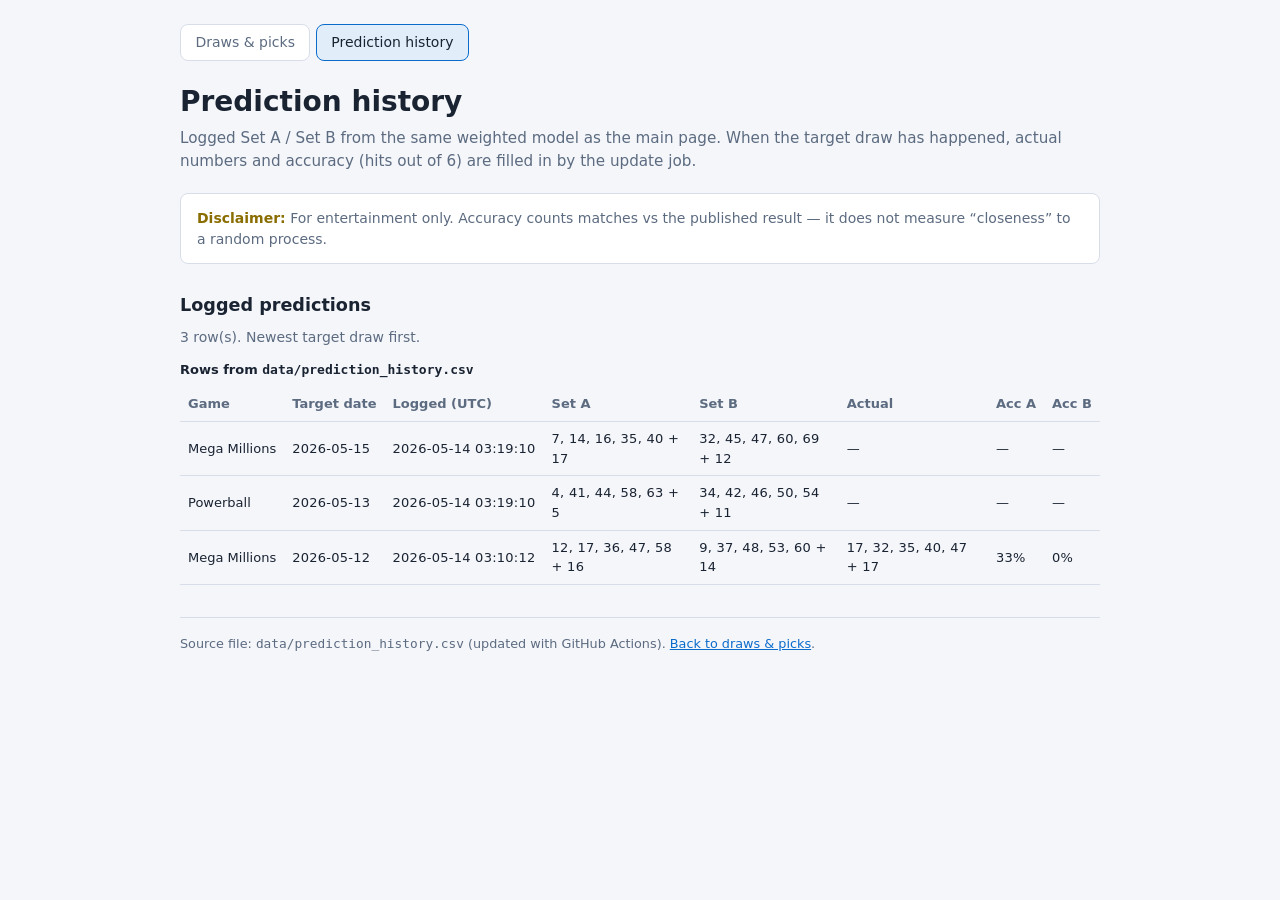
==== predictions.html @ f5eebb96 "Add predictions page with history table and site nav tabs Co-authored-by: Cursor <cursoragent@cursor" ====
<!DOCTYPE html>
<html lang="en">
<head>
  <meta charset="utf-8" />
  <meta name="viewport" content="width=device-width, initial-scale=1" />
  <title>Prediction history — lottery board</title>
  <link rel="stylesheet" href="css/styles.css" />
</head>
<body>
  <main>
    <nav class="site-nav" aria-label="Site sections">
      <a href="index.html" class="site-nav__tab">Draws &amp; picks</a>
      <a href="predictions.html" class="site-nav__tab site-nav__tab--current">Prediction history</a>
    </nav>

    <header class="page-header">
      <h1>Prediction history</h1>
      <p class="tagline">
        Logged Set A / Set B from the same weighted model as the main page. When the target draw has happened,
        actual numbers and accuracy (hits out of 6) are filled in by the update job.
      </p>
    </header>

    <p class="disclaimer" role="note">
      <strong>Disclaimer:</strong> For entertainment only. Accuracy counts matches vs the published result — it does not measure “closeness” to a random process.
    </p>

    <section class="history-section" aria-labelledby="ph-heading">
      <h2 id="ph-heading" class="history-heading">Logged predictions</h2>
      <p id="ph-status" class="status" aria-live="polite">Loading…</p>
      <div class="table-wrap table-wrap--wide">
        <table class="draws draws--history">
          <caption>Rows from <code>data/prediction_history.csv</code></caption>
          <thead>
            <tr>
              <th scope="col">Game</th>
              <th scope="col">Target date</th>
              <th scope="col">Logged (UTC)</th>
              <th scope="col">Set A</th>
              <th scope="col">Set B</th>
              <th scope="col">Actual</th>
              <th scope="col">Acc A</th>
              <th scope="col">Acc B</th>
            </tr>
          </thead>
          <tbody id="ph-body"></tbody>
        </table>
      </div>
    </section>

    <footer class="site-footer">
      Source file: <code>data/prediction_history.csv</code> (updated with GitHub Actions). <a href="index.html">Back to draws &amp; picks</a>.
    </footer>
  </main>
  <script type="module" src="js/predictionsPage.js"></script>
</body>
</html>
---- css/styles.css ----
:root {
  color-scheme: light dark;
  --bg: #0f1419;
  --surface: #1a2332;
  --text: #e8eef7;
  --muted: #9aa8bc;
  --accent: #5eb3f6;
  --border: #2c3a50;
  --warn: #f0c674;
  font-family: "Segoe UI", system-ui, -apple-system, sans-serif;
}

@media (prefers-color-scheme: light) {
  :root {
    --bg: #f4f6fa;
    --surface: #ffffff;
    --text: #1a2332;
    --muted: #5c6b80;
    --accent: #0b6bcb;
    --border: #d8dee9;
    --warn: #8a6d00;
  }
}

* {
  box-sizing: border-box;
}

body {
  margin: 0;
  min-height: 100vh;
  background: var(--bg);
  color: var(--text);
  line-height: 1.5;
}

main {
  max-width: 960px;
  margin: 0 auto;
  padding: 1.5rem 1.25rem 3rem;
}

.site-nav {
  display: flex;
  flex-wrap: wrap;
  gap: 0.35rem;
  margin: 0 0 1.25rem;
  padding: 0;
  list-style: none;
}

.site-nav__tab {
  display: inline-block;
  padding: 0.45rem 0.9rem;
  border: 1px solid var(--border);
  border-radius: 8px;
  font-size: 0.875rem;
  font-weight: 500;
  color: var(--muted);
  text-decoration: none;
  background: var(--surface);
}

.site-nav__tab:hover {
  color: var(--accent);
  border-color: var(--accent);
}

.site-nav__tab--current {
  color: var(--text);
  border-color: var(--accent);
  background: rgba(94, 179, 246, 0.12);
}

.history-section {
  margin-top: 0.5rem;
}

.history-heading {
  margin: 0 0 0.5rem;
  font-size: 1.1rem;
}

.table-wrap--wide {
  max-width: none;
}

.draws--history {
  font-size: 0.75rem;
}

.draws--history th,
.draws--history td {
  white-space: nowrap;
}

.draws--history td:nth-child(4),
.draws--history td:nth-child(5),
.draws--history td:nth-child(6) {
  white-space: normal;
  max-width: 12rem;
}

footer.site-footer a {
  color: var(--accent);
}

header.page-header h1 {
  margin: 0 0 0.25rem;
  font-size: 1.75rem;
  font-weight: 700;
}

header.page-header p.tagline {
  margin: 0;
  color: var(--muted);
  font-size: 0.95rem;
}

.disclaimer {
  margin: 1.25rem 0 1.75rem;
  padding: 0.85rem 1rem;
  border: 1px solid var(--border);
  border-radius: 8px;
  background: var(--surface);
  color: var(--muted);
  font-size: 0.875rem;
}

.disclaimer strong {
  color: var(--warn);
}

section.game {
  margin-bottom: 2.25rem;
  padding: 1.25rem;
  border: 1px solid var(--border);
  border-radius: 12px;
  background: var(--surface);
}

section.game h2 {
  margin: 0 0 0.5rem;
  font-size: 1.25rem;
  display: flex;
  align-items: center;
  gap: 0.5rem;
}

section.game h2::before {
  content: "";
  width: 4px;
  height: 1.25rem;
  border-radius: 2px;
  background: var(--accent);
}

.status {
  min-height: 1.25rem;
  margin: 0 0 0.75rem;
  font-size: 0.875rem;
  color: var(--muted);
}

.status.error {
  color: #e07070;
}

.table-wrap {
  overflow-x: auto;
  margin-bottom: 1.25rem;
}

table.draws {
  width: 100%;
  border-collapse: collapse;
  font-size: 0.8125rem;
}

table.draws caption {
  text-align: left;
  font-weight: 600;
  margin-bottom: 0.5rem;
  color: var(--text);
}

table.draws th,
table.draws td {
  padding: 0.45rem 0.5rem;
  text-align: left;
  border-bottom: 1px solid var(--border);
}

table.draws th {
  color: var(--muted);
  font-weight: 600;
  white-space: nowrap;
}

table.draws tbody tr:hover {
  background: rgba(94, 179, 246, 0.06);
}

.nums {
  font-variant-numeric: tabular-nums;
  letter-spacing: 0.02em;
}

.picks {
  display: grid;
  grid-template-columns: repeat(auto-fit, minmax(220px, 1fr));
  gap: 0.75rem;
}

.pick-note {
  grid-column: 1 / -1;
  margin: 0 0 0.35rem;
  font-size: 0.8rem;
  color: var(--muted);
  line-height: 1.45;
}

.generated-block {
  grid-column: 1 / -1;
  margin-bottom: 0.25rem;
}

.generated-title {
  margin: 0 0 0.35rem;
  font-size: 1rem;
  font-weight: 650;
  color: var(--text);
}

.analyzer-summary {
  margin: 0 0 0.65rem;
  font-size: 0.75rem;
  color: var(--muted);
  line-height: 1.45;
}

.copy-line {
  margin-top: 0.55rem;
  padding: 0.35rem 0.65rem;
  font-size: 0.75rem;
  cursor: pointer;
  border: 1px solid var(--border);
  border-radius: 6px;
  background: var(--bg);
  color: var(--text);
}

.copy-line:hover {
  border-color: var(--accent);
  color: var(--accent);
}

.pick-card {
  border: 1px dashed var(--border);
  border-radius: 8px;
  padding: 0.75rem 1rem;
}

.pick-card h3 {
  margin: 0 0 0.35rem;
  font-size: 0.8rem;
  text-transform: uppercase;
  letter-spacing: 0.04em;
  color: var(--muted);
}

.pick-card .numbers {
  font-size: 1.05rem;
  font-weight: 600;
  font-variant-numeric: tabular-nums;
}

.pick-card .pending {
  color: var(--muted);
  font-style: italic;
  font-weight: 400;
}

footer.site-footer {
  margin-top: 2rem;
  padding-top: 1rem;
  border-top: 1px solid var(--border);
  font-size: 0.8rem;
  color: var(--muted);
}
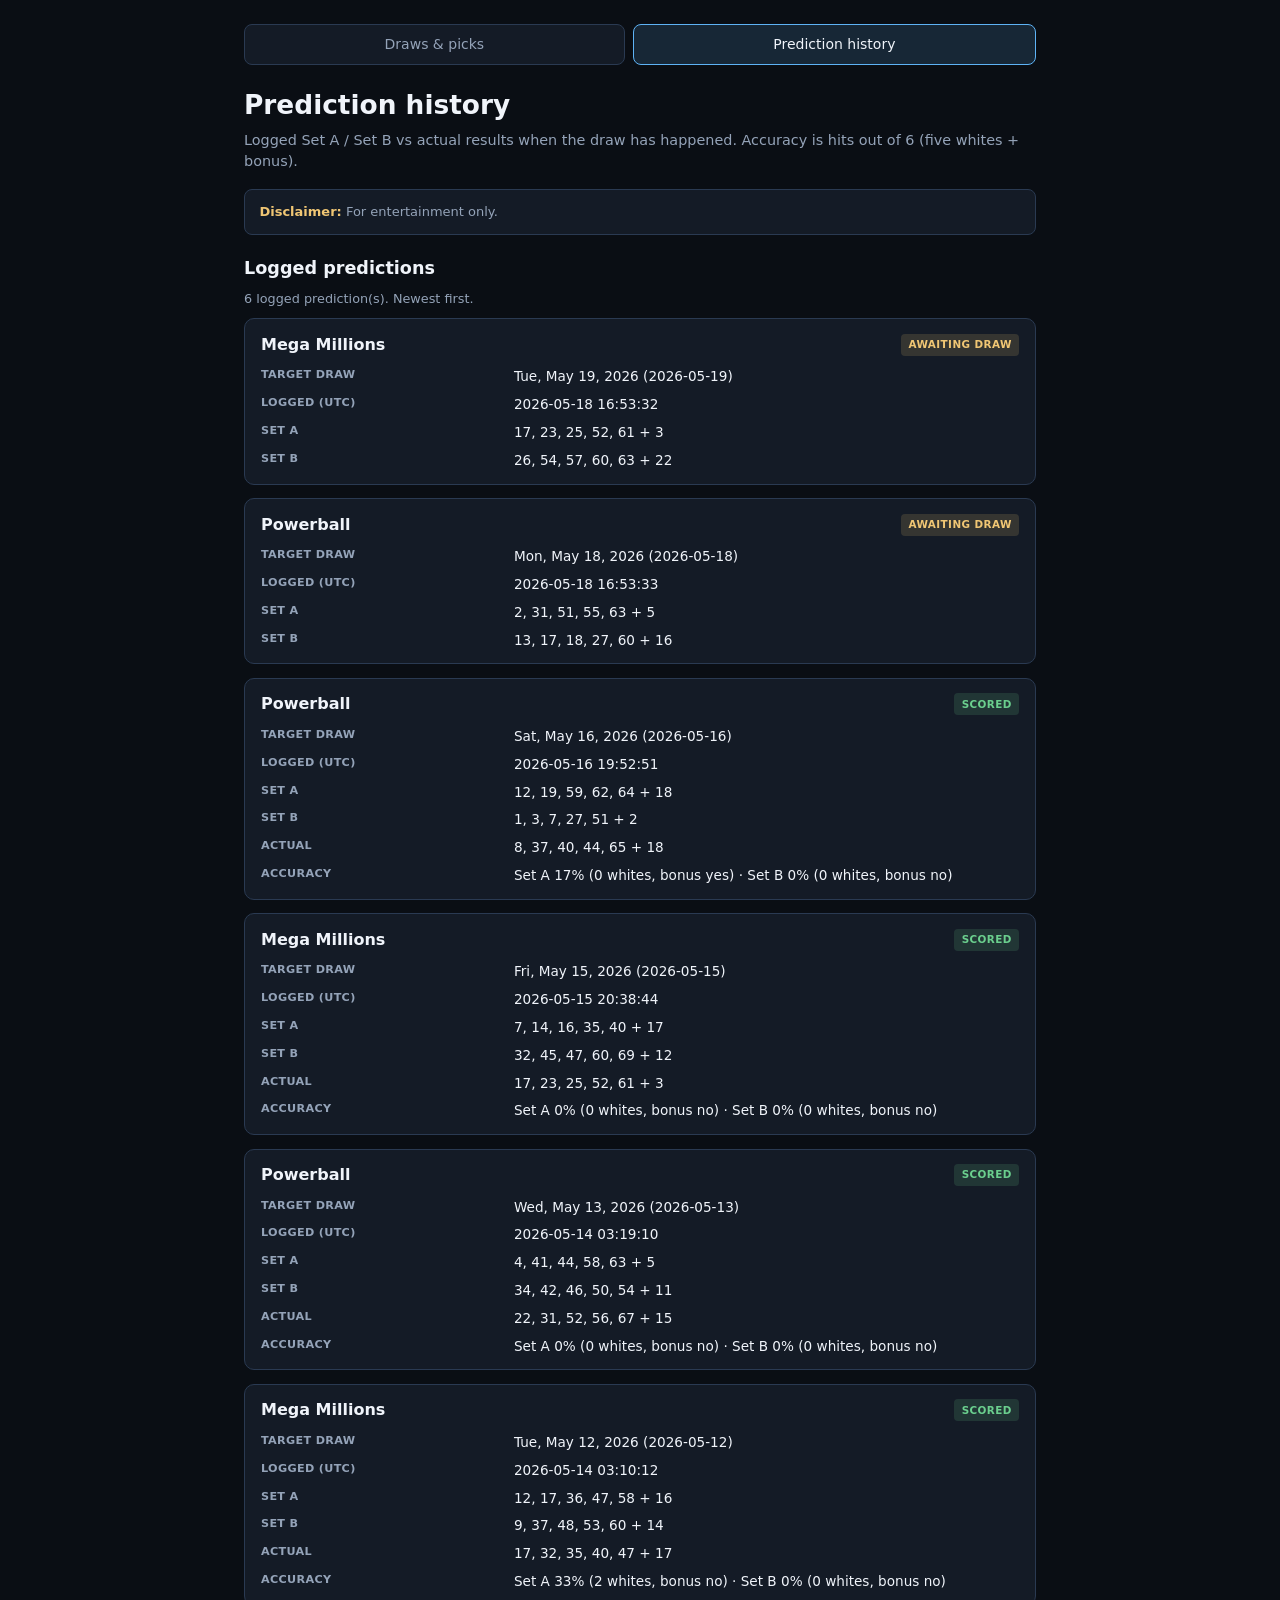
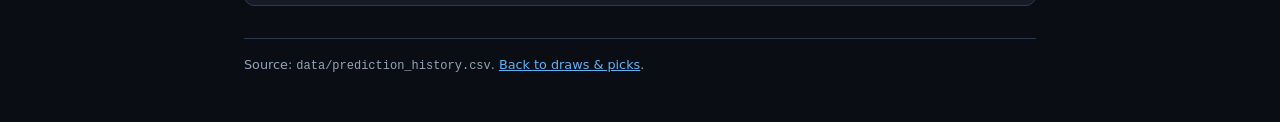
==== commit 77f185e9: "UI: dark theme, picks first with next draw date, collapsible history, mobile prediction cards Co-aut" ====
--- a/predictions.html
+++ b/predictions.html
@@ -3,10 +3,11 @@
 <head>
   <meta charset="utf-8" />
   <meta name="viewport" content="width=device-width, initial-scale=1" />
+  <meta name="color-scheme" content="dark" />
   <title>Prediction history — lottery board</title>
   <link rel="stylesheet" href="css/styles.css" />
 </head>
-<body>
+<body class="theme-dark">
   <main>
     <nav class="site-nav" aria-label="Site sections">
       <a href="index.html" class="site-nav__tab">Draws &amp; picks</a>
@@ -16,40 +17,22 @@
     <header class="page-header">
       <h1>Prediction history</h1>
       <p class="tagline">
-        Logged Set A / Set B from the same weighted model as the main page. When the target draw has happened,
-        actual numbers and accuracy (hits out of 6) are filled in by the update job.
+        Logged Set A / Set B vs actual results when the draw has happened. Accuracy is hits out of 6 (five whites + bonus).
       </p>
     </header>
 
     <p class="disclaimer" role="note">
-      <strong>Disclaimer:</strong> For entertainment only. Accuracy counts matches vs the published result — it does not measure “closeness” to a random process.
+      <strong>Disclaimer:</strong> For entertainment only.
     </p>
 
     <section class="history-section" aria-labelledby="ph-heading">
       <h2 id="ph-heading" class="history-heading">Logged predictions</h2>
       <p id="ph-status" class="status" aria-live="polite">Loading…</p>
-      <div class="table-wrap table-wrap--wide">
-        <table class="draws draws--history">
-          <caption>Rows from <code>data/prediction_history.csv</code></caption>
-          <thead>
-            <tr>
-              <th scope="col">Game</th>
-              <th scope="col">Target date</th>
-              <th scope="col">Logged (UTC)</th>
-              <th scope="col">Set A</th>
-              <th scope="col">Set B</th>
-              <th scope="col">Actual</th>
-              <th scope="col">Acc A</th>
-              <th scope="col">Acc B</th>
-            </tr>
-          </thead>
-          <tbody id="ph-body"></tbody>
-        </table>
-      </div>
+      <div id="ph-list" class="history-cards" role="list"></div>
     </section>
 
     <footer class="site-footer">
-      Source file: <code>data/prediction_history.csv</code> (updated with GitHub Actions). <a href="index.html">Back to draws &amp; picks</a>.
+      Source: <code>data/prediction_history.csv</code>. <a href="index.html">Back to draws &amp; picks</a>.
     </footer>
   </main>
   <script type="module" src="js/predictionsPage.js"></script>
--- a/css/styles.css
+++ b/css/styles.css
@@ -1,25 +1,16 @@
+/* Always dark theme (no light-mode override) */
 :root {
-  color-scheme: light dark;
-  --bg: #0f1419;
-  --surface: #1a2332;
-  --text: #e8eef7;
-  --muted: #9aa8bc;
+  color-scheme: dark;
+  --bg: #0a0e14;
+  --surface: #141b26;
+  --surface-raised: #1c2636;
+  --text: #f0f4fa;
+  --muted: #94a3b8;
   --accent: #5eb3f6;
-  --border: #2c3a50;
+  --border: #2a3a52;
   --warn: #f0c674;
+  --success: #6bcf8e;
   font-family: "Segoe UI", system-ui, -apple-system, sans-serif;
-}
-
-@media (prefers-color-scheme: light) {
-  :root {
-    --bg: #f4f6fa;
-    --surface: #ffffff;
-    --text: #1a2332;
-    --muted: #5c6b80;
-    --accent: #0b6bcb;
-    --border: #d8dee9;
-    --warn: #8a6d00;
-  }
 }
 
 * {
@@ -32,26 +23,46 @@
   background: var(--bg);
   color: var(--text);
   line-height: 1.5;
+  -webkit-font-smoothing: antialiased;
 }
 
 main {
-  max-width: 960px;
+  max-width: 42rem;
   margin: 0 auto;
-  padding: 1.5rem 1.25rem 3rem;
-}
-
+  padding: 1rem 1rem 2.5rem;
+}
+
+@media (min-width: 640px) {
+  main {
+    max-width: 52rem;
+    padding: 1.5rem 1.25rem 3rem;
+  }
+}
+
+.visually-hidden {
+  position: absolute;
+  width: 1px;
+  height: 1px;
+  padding: 0;
+  margin: -1px;
+  overflow: hidden;
+  clip: rect(0, 0, 0, 0);
+  white-space: nowrap;
+  border: 0;
+}
+
+/* Nav */
 .site-nav {
   display: flex;
   flex-wrap: wrap;
-  gap: 0.35rem;
+  gap: 0.5rem;
   margin: 0 0 1.25rem;
-  padding: 0;
-  list-style: none;
 }
 
 .site-nav__tab {
-  display: inline-block;
-  padding: 0.45rem 0.9rem;
+  flex: 1 1 auto;
+  text-align: center;
+  padding: 0.55rem 0.85rem;
   border: 1px solid var(--border);
   border-radius: 8px;
   font-size: 0.875rem;
@@ -69,11 +80,288 @@
 .site-nav__tab--current {
   color: var(--text);
   border-color: var(--accent);
-  background: rgba(94, 179, 246, 0.12);
-}
-
+  background: rgba(94, 179, 246, 0.15);
+}
+
+header.page-header h1 {
+  margin: 0 0 0.35rem;
+  font-size: 1.65rem;
+  font-weight: 700;
+}
+
+header.page-header p.tagline {
+  margin: 0;
+  color: var(--muted);
+  font-size: 0.9rem;
+}
+
+.disclaimer {
+  margin: 1rem 0 1.25rem;
+  padding: 0.75rem 0.9rem;
+  border: 1px solid var(--border);
+  border-radius: 8px;
+  background: var(--surface);
+  color: var(--muted);
+  font-size: 0.8125rem;
+}
+
+.disclaimer strong {
+  color: var(--warn);
+}
+
+/* Game sections */
+section.game {
+  margin-bottom: 1.5rem;
+  padding: 1rem;
+  border: 1px solid var(--border);
+  border-radius: 12px;
+  background: var(--surface);
+}
+
+@media (min-width: 640px) {
+  section.game {
+    padding: 1.25rem;
+  }
+}
+
+section.game h2 {
+  margin: 0 0 0.85rem;
+  font-size: 1.2rem;
+  display: flex;
+  align-items: center;
+  gap: 0.5rem;
+}
+
+section.game h2::before {
+  content: "";
+  width: 4px;
+  height: 1.2rem;
+  border-radius: 2px;
+  background: var(--accent);
+  flex-shrink: 0;
+}
+
+/* Picks (hero) */
+.picks--hero {
+  margin-bottom: 0.75rem;
+}
+
+.next-draw {
+  margin: 0 0 1rem;
+  padding: 0.75rem 0.9rem;
+  border-radius: 8px;
+  background: var(--surface-raised);
+  border: 1px solid var(--accent);
+  font-size: 0.9rem;
+  line-height: 1.45;
+}
+
+.next-draw__label {
+  display: block;
+  font-size: 0.7rem;
+  text-transform: uppercase;
+  letter-spacing: 0.06em;
+  color: var(--muted);
+  margin-bottom: 0.2rem;
+}
+
+.next-draw__date {
+  font-size: 1.15rem;
+  font-weight: 700;
+  color: var(--text);
+}
+
+.next-draw__iso {
+  display: block;
+  margin-top: 0.15rem;
+  font-size: 0.75rem;
+  color: var(--muted);
+}
+
+.pick-cards {
+  display: grid;
+  grid-template-columns: 1fr;
+  gap: 0.65rem;
+  margin-bottom: 0.75rem;
+}
+
+@media (min-width: 480px) {
+  .pick-cards {
+    grid-template-columns: 1fr 1fr;
+  }
+}
+
+.pick-card {
+  border: 1px solid var(--border);
+  border-radius: 10px;
+  padding: 0.85rem 1rem;
+  background: var(--bg);
+}
+
+.pick-card h3 {
+  margin: 0 0 0.4rem;
+  font-size: 0.75rem;
+  text-transform: uppercase;
+  letter-spacing: 0.05em;
+  color: var(--muted);
+}
+
+.pick-card .numbers {
+  font-size: 1.1rem;
+  font-weight: 600;
+  font-variant-numeric: tabular-nums;
+  line-height: 1.35;
+  word-break: break-word;
+}
+
+.pick-card .pending {
+  color: var(--muted);
+  font-style: italic;
+  font-weight: 400;
+  font-size: 0.9rem;
+}
+
+.copy-line {
+  margin-top: 0.6rem;
+  padding: 0.4rem 0.75rem;
+  width: 100%;
+  font-size: 0.8rem;
+  cursor: pointer;
+  border: 1px solid var(--border);
+  border-radius: 6px;
+  background: var(--surface);
+  color: var(--text);
+}
+
+.copy-line:hover {
+  border-color: var(--accent);
+  color: var(--accent);
+}
+
+.model-details {
+  margin-top: 0.25rem;
+  border: 1px solid var(--border);
+  border-radius: 8px;
+  background: var(--bg);
+}
+
+.model-details summary {
+  padding: 0.55rem 0.75rem;
+  cursor: pointer;
+  font-size: 0.8rem;
+  font-weight: 500;
+  color: var(--muted);
+  list-style: none;
+}
+
+.model-details summary::-webkit-details-marker {
+  display: none;
+}
+
+.model-details summary::after {
+  content: " ▾";
+  float: right;
+}
+
+.model-details[open] summary::after {
+  content: " ▴";
+}
+
+.model-details .analyzer-summary,
+.model-details .pick-note {
+  margin: 0;
+  padding: 0 0.75rem 0.65rem;
+  font-size: 0.75rem;
+  color: var(--muted);
+  line-height: 1.45;
+}
+
+/* Collapsible draw history */
+.draw-history {
+  margin-top: 0.5rem;
+  border: 1px solid var(--border);
+  border-radius: 8px;
+  background: var(--bg);
+}
+
+.draw-history__summary {
+  padding: 0.65rem 0.85rem;
+  cursor: pointer;
+  font-size: 0.875rem;
+  font-weight: 600;
+  color: var(--text);
+  list-style: none;
+}
+
+.draw-history__summary::-webkit-details-marker {
+  display: none;
+}
+
+.draw-history__summary::before {
+  content: "▸ ";
+  color: var(--accent);
+}
+
+.draw-history[open] .draw-history__summary::before {
+  content: "▾ ";
+}
+
+.draw-history__body {
+  padding: 0 0.75rem 0.75rem;
+  border-top: 1px solid var(--border);
+}
+
+.status {
+  min-height: 1rem;
+  margin: 0.5rem 0 0.65rem;
+  font-size: 0.8rem;
+  color: var(--muted);
+}
+
+.status.error {
+  color: #f08080;
+}
+
+.table-wrap {
+  overflow-x: auto;
+  -webkit-overflow-scrolling: touch;
+  margin: 0;
+  border-radius: 6px;
+}
+
+table.draws {
+  width: 100%;
+  min-width: 280px;
+  border-collapse: collapse;
+  font-size: 0.8rem;
+}
+
+table.draws th,
+table.draws td {
+  padding: 0.4rem 0.45rem;
+  text-align: left;
+  border-bottom: 1px solid var(--border);
+}
+
+table.draws th {
+  color: var(--muted);
+  font-weight: 600;
+  font-size: 0.7rem;
+  text-transform: uppercase;
+  letter-spacing: 0.03em;
+}
+
+table.draws tbody tr:hover {
+  background: rgba(94, 179, 246, 0.06);
+}
+
+.nums {
+  font-variant-numeric: tabular-nums;
+}
+
+/* Prediction history page — cards */
 .history-section {
-  margin-top: 0.5rem;
+  margin-top: 0.25rem;
 }
 
 .history-heading {
@@ -81,204 +369,78 @@
   font-size: 1.1rem;
 }
 
-.table-wrap--wide {
-  max-width: none;
-}
-
-.draws--history {
-  font-size: 0.75rem;
-}
-
-.draws--history th,
-.draws--history td {
-  white-space: nowrap;
-}
-
-.draws--history td:nth-child(4),
-.draws--history td:nth-child(5),
-.draws--history td:nth-child(6) {
-  white-space: normal;
-  max-width: 12rem;
-}
-
-footer.site-footer a {
-  color: var(--accent);
-}
-
-header.page-header h1 {
-  margin: 0 0 0.25rem;
-  font-size: 1.75rem;
-  font-weight: 700;
-}
-
-header.page-header p.tagline {
+.history-cards {
+  display: flex;
+  flex-direction: column;
+  gap: 0.85rem;
+}
+
+.history-card {
+  border: 1px solid var(--border);
+  border-radius: 10px;
+  background: var(--surface);
+  padding: 0.85rem 1rem;
+  overflow: hidden;
+}
+
+.history-card__head {
+  display: flex;
+  flex-wrap: wrap;
+  align-items: center;
+  justify-content: space-between;
+  gap: 0.5rem;
+  margin-bottom: 0.65rem;
+}
+
+.history-card__title {
   margin: 0;
-  color: var(--muted);
-  font-size: 0.95rem;
-}
-
-.disclaimer {
-  margin: 1.25rem 0 1.75rem;
-  padding: 0.85rem 1rem;
-  border: 1px solid var(--border);
-  border-radius: 8px;
-  background: var(--surface);
-  color: var(--muted);
-  font-size: 0.875rem;
-}
-
-.disclaimer strong {
-  color: var(--warn);
-}
-
-section.game {
-  margin-bottom: 2.25rem;
-  padding: 1.25rem;
-  border: 1px solid var(--border);
-  border-radius: 12px;
-  background: var(--surface);
-}
-
-section.game h2 {
-  margin: 0 0 0.5rem;
-  font-size: 1.25rem;
-  display: flex;
-  align-items: center;
-  gap: 0.5rem;
-}
-
-section.game h2::before {
-  content: "";
-  width: 4px;
-  height: 1.25rem;
-  border-radius: 2px;
-  background: var(--accent);
-}
-
-.status {
-  min-height: 1.25rem;
-  margin: 0 0 0.75rem;
-  font-size: 0.875rem;
-  color: var(--muted);
-}
-
-.status.error {
-  color: #e07070;
-}
-
-.table-wrap {
-  overflow-x: auto;
-  margin-bottom: 1.25rem;
-}
-
-table.draws {
-  width: 100%;
-  border-collapse: collapse;
-  font-size: 0.8125rem;
-}
-
-table.draws caption {
-  text-align: left;
+  font-size: 1rem;
+}
+
+.history-card__badge {
+  font-size: 0.65rem;
   font-weight: 600;
-  margin-bottom: 0.5rem;
-  color: var(--text);
-}
-
-table.draws th,
-table.draws td {
-  padding: 0.45rem 0.5rem;
-  text-align: left;
-  border-bottom: 1px solid var(--border);
-}
-
-table.draws th {
-  color: var(--muted);
-  font-weight: 600;
-  white-space: nowrap;
-}
-
-table.draws tbody tr:hover {
-  background: rgba(94, 179, 246, 0.06);
-}
-
-.nums {
-  font-variant-numeric: tabular-nums;
-  letter-spacing: 0.02em;
-}
-
-.picks {
-  display: grid;
-  grid-template-columns: repeat(auto-fit, minmax(220px, 1fr));
-  gap: 0.75rem;
-}
-
-.pick-note {
-  grid-column: 1 / -1;
-  margin: 0 0 0.35rem;
-  font-size: 0.8rem;
-  color: var(--muted);
-  line-height: 1.45;
-}
-
-.generated-block {
-  grid-column: 1 / -1;
-  margin-bottom: 0.25rem;
-}
-
-.generated-title {
-  margin: 0 0 0.35rem;
-  font-size: 1rem;
-  font-weight: 650;
-  color: var(--text);
-}
-
-.analyzer-summary {
-  margin: 0 0 0.65rem;
-  font-size: 0.75rem;
-  color: var(--muted);
-  line-height: 1.45;
-}
-
-.copy-line {
-  margin-top: 0.55rem;
-  padding: 0.35rem 0.65rem;
-  font-size: 0.75rem;
-  cursor: pointer;
-  border: 1px solid var(--border);
-  border-radius: 6px;
-  background: var(--bg);
-  color: var(--text);
-}
-
-.copy-line:hover {
-  border-color: var(--accent);
-  color: var(--accent);
-}
-
-.pick-card {
-  border: 1px dashed var(--border);
-  border-radius: 8px;
-  padding: 0.75rem 1rem;
-}
-
-.pick-card h3 {
-  margin: 0 0 0.35rem;
-  font-size: 0.8rem;
   text-transform: uppercase;
   letter-spacing: 0.04em;
-  color: var(--muted);
-}
-
-.pick-card .numbers {
-  font-size: 1.05rem;
+  padding: 0.2rem 0.45rem;
+  border-radius: 4px;
+}
+
+.history-card__badge--pending {
+  background: rgba(240, 198, 116, 0.15);
+  color: var(--warn);
+}
+
+.history-card__badge--done {
+  background: rgba(107, 207, 142, 0.15);
+  color: var(--success);
+}
+
+.history-card__body {
+  display: flex;
+  flex-direction: column;
+  gap: 0.55rem;
+}
+
+.history-card__row {
+  display: grid;
+  grid-template-columns: minmax(5.5rem, 32%) 1fr;
+  gap: 0.35rem 0.65rem;
+  align-items: start;
+}
+
+.history-card__label {
+  font-size: 0.7rem;
   font-weight: 600;
-  font-variant-numeric: tabular-nums;
-}
-
-.pick-card .pending {
-  color: var(--muted);
-  font-style: italic;
-  font-weight: 400;
+  text-transform: uppercase;
+  letter-spacing: 0.03em;
+  color: var(--muted);
+}
+
+.history-card__value {
+  font-size: 0.85rem;
+  line-height: 1.4;
+  word-break: break-word;
 }
 
 footer.site-footer {
@@ -287,4 +449,14 @@
   border-top: 1px solid var(--border);
   font-size: 0.8rem;
   color: var(--muted);
-}
+  line-height: 1.5;
+}
+
+footer.site-footer a {
+  color: var(--accent);
+}
+
+footer.site-footer code {
+  font-size: 0.75rem;
+  word-break: break-all;
+}
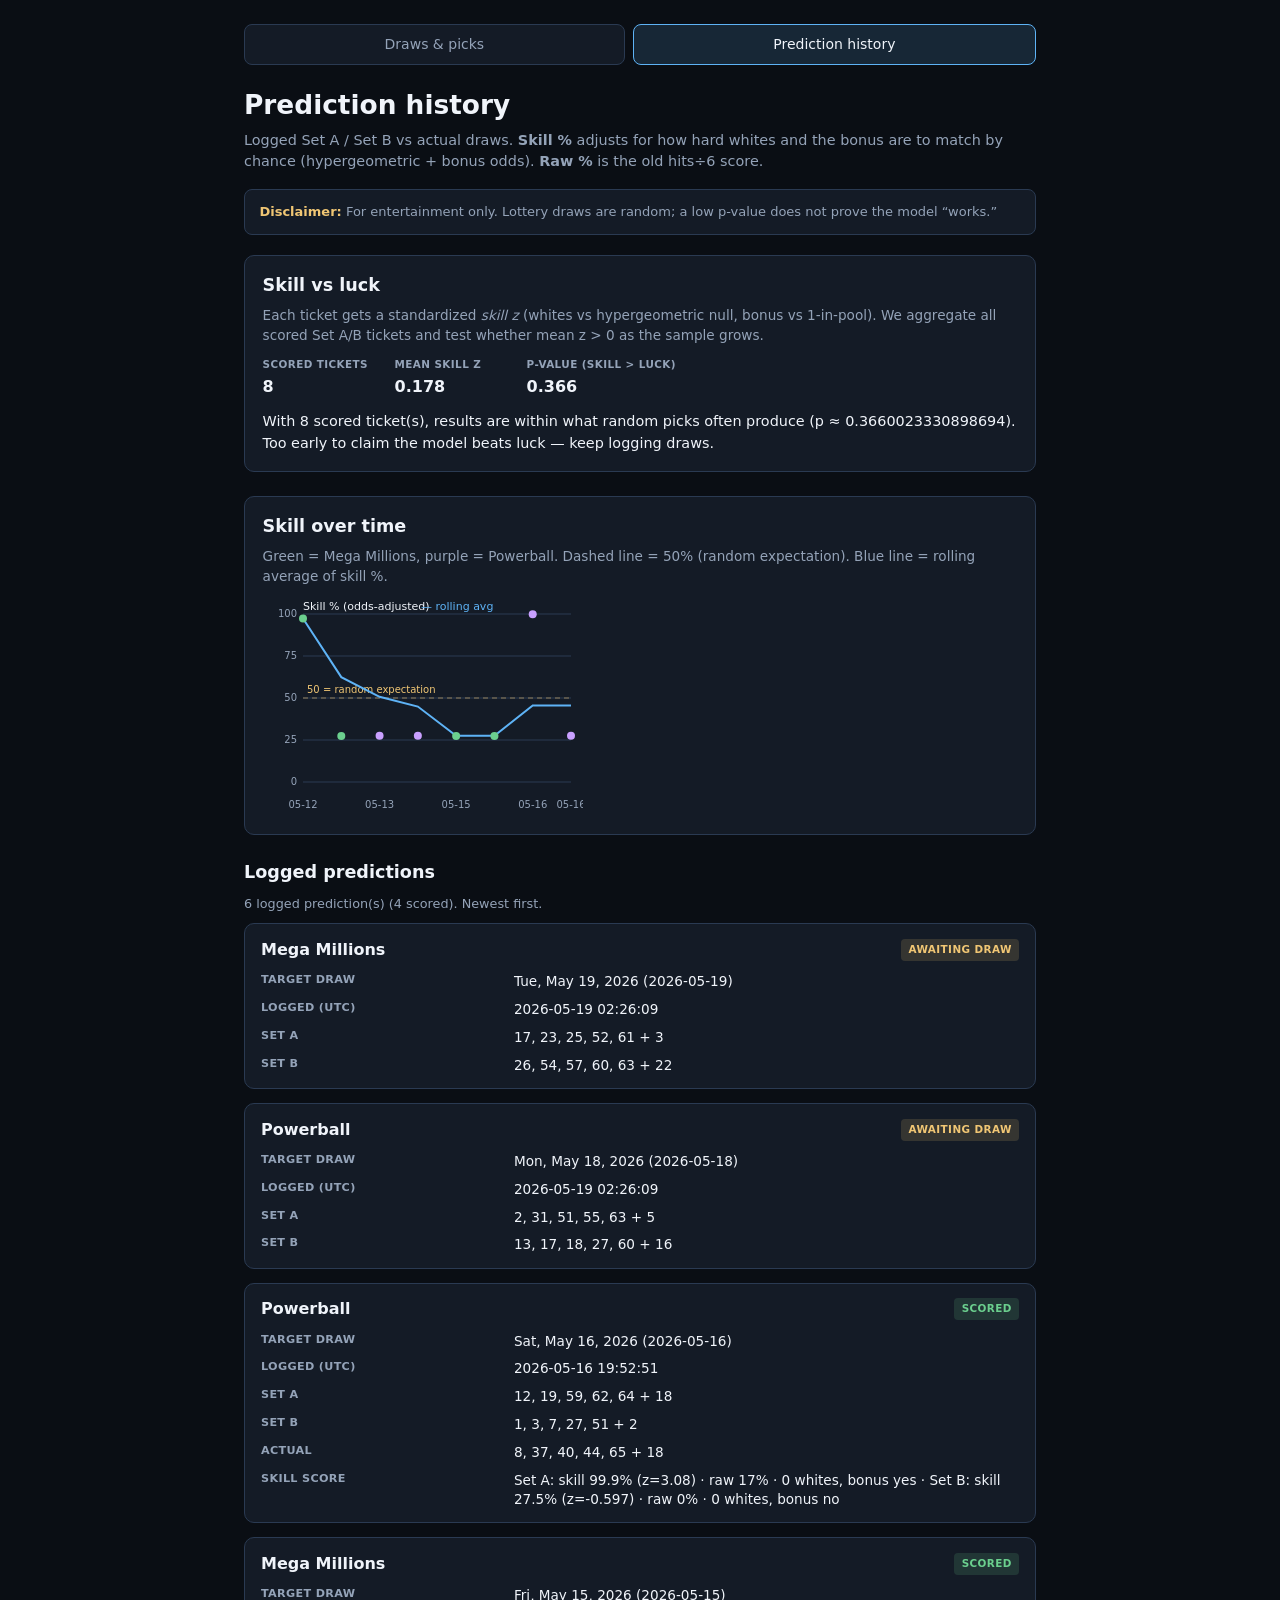
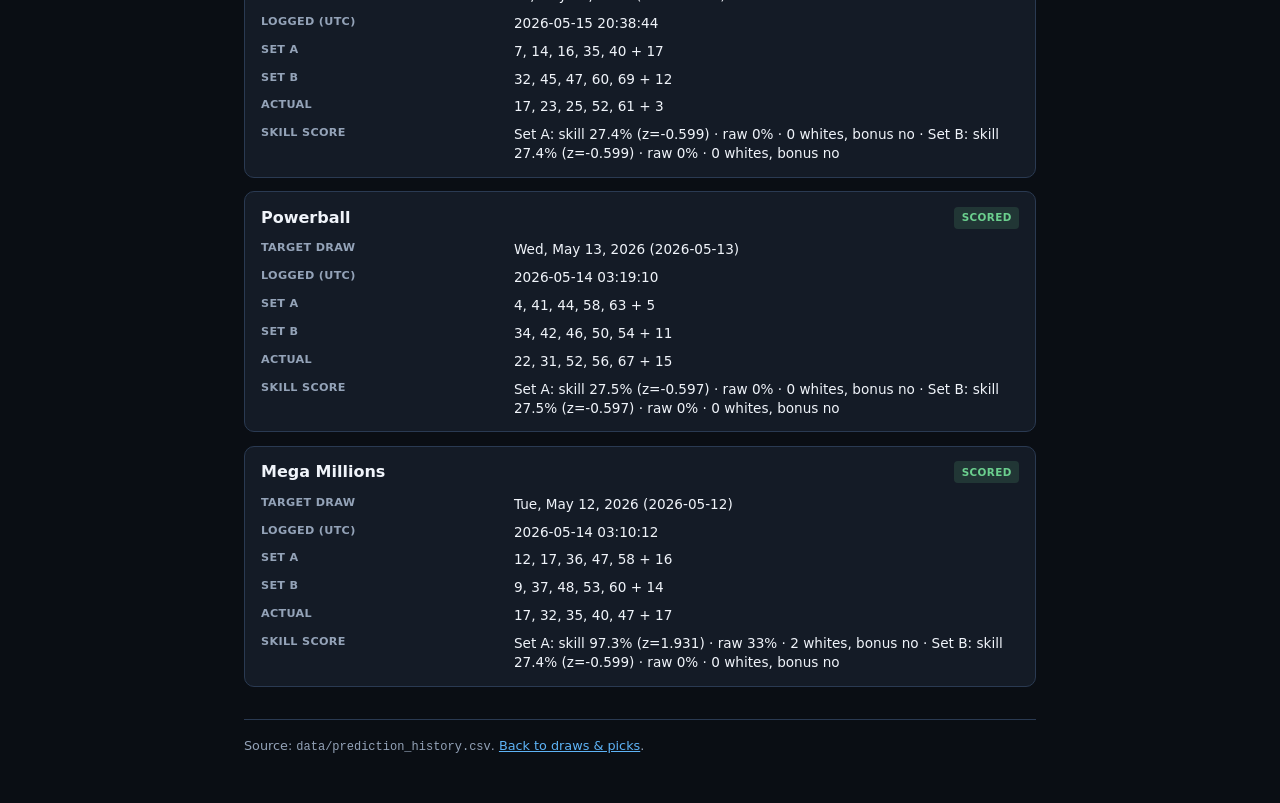
==== commit 744318a4: "Add odds-aware skill scoring, luck test, and prediction history chart. Replace naive hits÷6 accuracy" ====
--- a/predictions.html
+++ b/predictions.html
@@ -17,13 +17,30 @@
     <header class="page-header">
       <h1>Prediction history</h1>
       <p class="tagline">
-        Logged Set A / Set B vs actual results when the draw has happened. Accuracy is hits out of 6 (five whites + bonus).
+        Logged Set A / Set B vs actual draws. <strong>Skill %</strong> adjusts for how hard whites and the bonus are to match by chance (hypergeometric + bonus odds). <strong>Raw %</strong> is the old hits÷6 score.
       </p>
     </header>
 
     <p class="disclaimer" role="note">
-      <strong>Disclaimer:</strong> For entertainment only.
+      <strong>Disclaimer:</strong> For entertainment only. Lottery draws are random; a low p-value does not prove the model “works.”
     </p>
+
+    <section class="ph-analytics" aria-labelledby="ph-analytics-heading">
+      <h2 id="ph-analytics-heading" class="history-heading">Skill vs luck</h2>
+      <p class="ph-analytics__intro">
+        Each ticket gets a standardized <em>skill z</em> (whites vs hypergeometric null, bonus vs 1-in-pool). We aggregate all scored Set A/B tickets and test whether mean z &gt; 0 as the sample grows.
+      </p>
+      <div id="ph-analytics-stats" class="ph-analytics__stats" aria-label="Summary statistics"></div>
+      <p id="ph-analytics-copy" class="ph-analytics__copy" aria-live="polite">Loading…</p>
+    </section>
+
+    <section class="ph-chart-section" aria-labelledby="ph-chart-heading">
+      <h2 id="ph-chart-heading" class="history-heading">Skill over time</h2>
+      <p class="ph-chart__hint">
+        Green = Mega Millions, purple = Powerball. Dashed line = 50% (random expectation). Blue line = rolling average of skill %.
+      </p>
+      <canvas id="ph-chart" class="ph-chart" width="640" height="220" role="img" aria-label="Skill percentile by draw"></canvas>
+    </section>
 
     <section class="history-section" aria-labelledby="ph-heading">
       <h2 id="ph-heading" class="history-heading">Logged predictions</h2>
--- a/css/styles.css
+++ b/css/styles.css
@@ -359,6 +359,67 @@
   font-variant-numeric: tabular-nums;
 }
 
+/* Prediction history — analytics + chart */
+.ph-analytics,
+.ph-chart-section {
+  margin: 1.25rem 0 1.5rem;
+  padding: 1rem 1.1rem;
+  border: 1px solid var(--border);
+  border-radius: 10px;
+  background: var(--surface);
+}
+
+.ph-analytics__intro,
+.ph-chart__hint {
+  margin: 0 0 0.75rem;
+  font-size: 0.85rem;
+  color: var(--muted);
+  line-height: 1.45;
+}
+
+.ph-analytics__stats {
+  display: flex;
+  flex-wrap: wrap;
+  gap: 0.65rem 1.25rem;
+  margin-bottom: 0.75rem;
+}
+
+.ph-stat {
+  display: flex;
+  flex-direction: column;
+  gap: 0.15rem;
+  min-width: 7rem;
+}
+
+.ph-stat__label {
+  font-size: 0.65rem;
+  font-weight: 600;
+  text-transform: uppercase;
+  letter-spacing: 0.04em;
+  color: var(--muted);
+}
+
+.ph-stat__value {
+  font-size: 1rem;
+  font-weight: 600;
+  color: var(--text);
+}
+
+.ph-analytics__copy {
+  margin: 0;
+  font-size: 0.9rem;
+  line-height: 1.5;
+  color: var(--text);
+}
+
+.ph-chart {
+  display: block;
+  width: 100%;
+  max-width: 100%;
+  border-radius: 8px;
+  margin-top: 0.35rem;
+}
+
 /* Prediction history page — cards */
 .history-section {
   margin-top: 0.25rem;
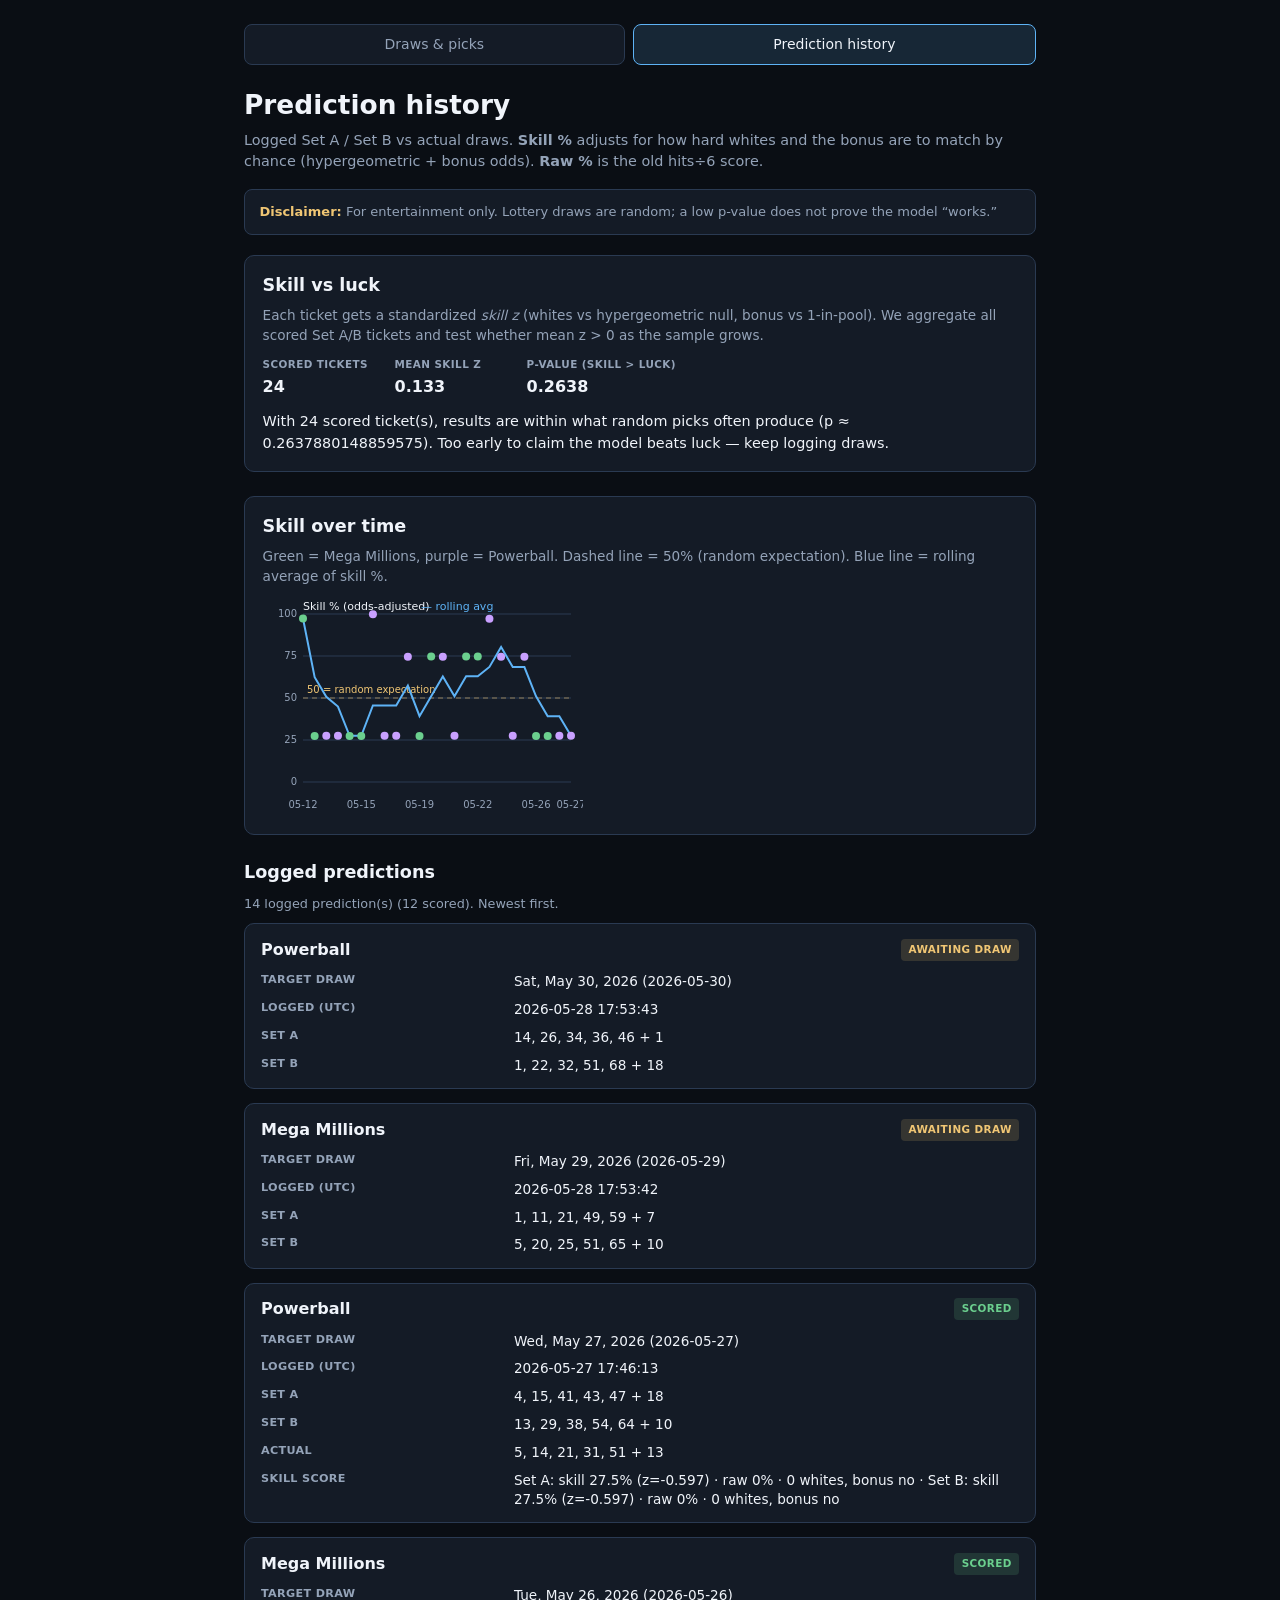
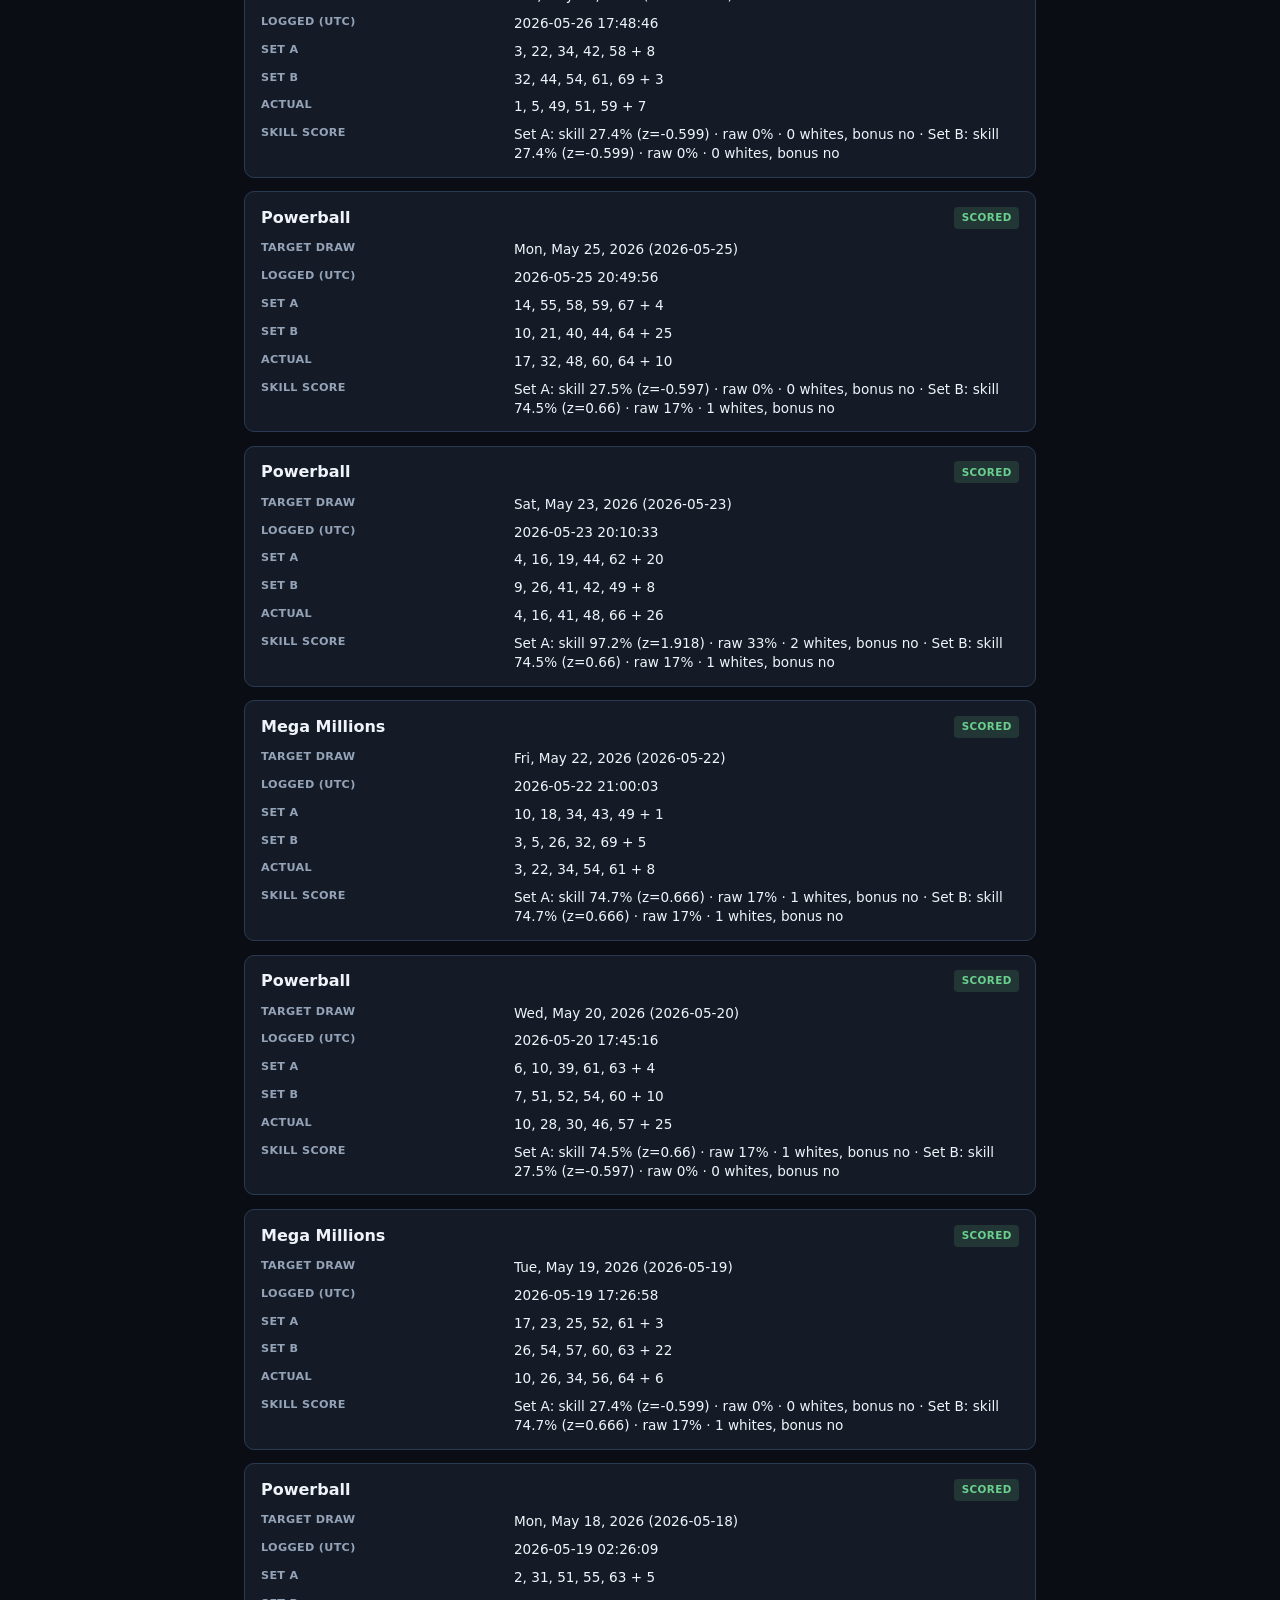
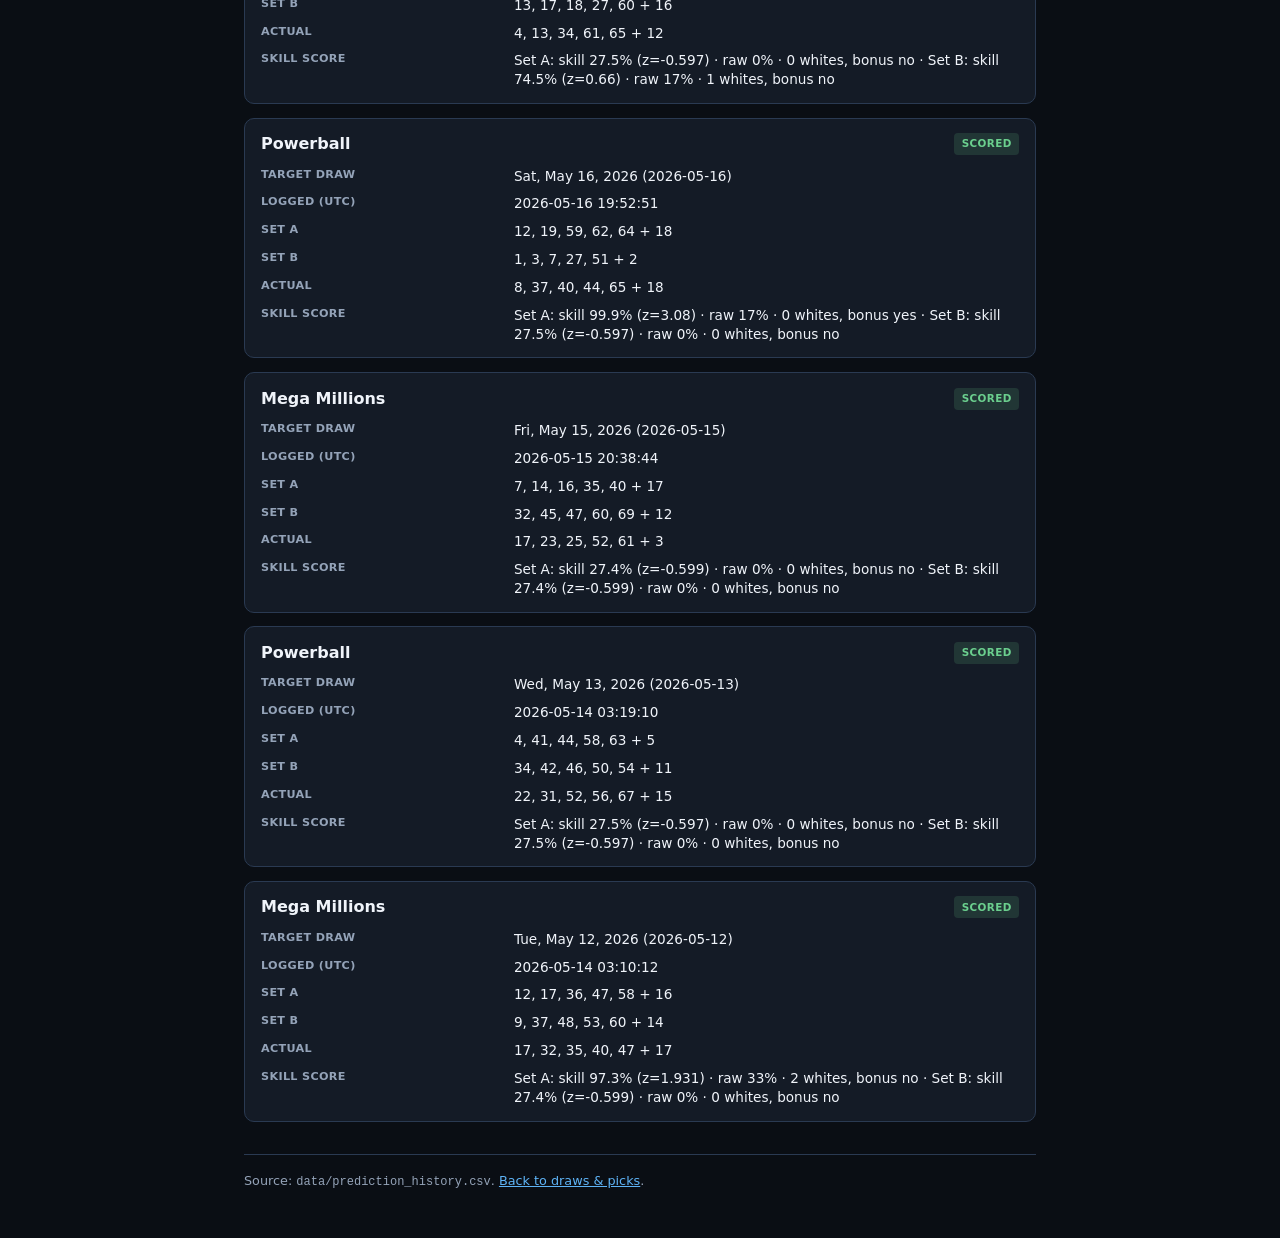
==== commit 1f2eaa60: "Add GA4 analytics, README, and site documentation. Enable optional Google Analytics via site-config " ====
--- a/predictions.html
+++ b/predictions.html
@@ -6,6 +6,7 @@
   <meta name="color-scheme" content="dark" />
   <title>Prediction history — lottery board</title>
   <link rel="stylesheet" href="css/styles.css" />
+  <script type="module" src="js/analytics.js"></script>
 </head>
 <body class="theme-dark">
   <main>
